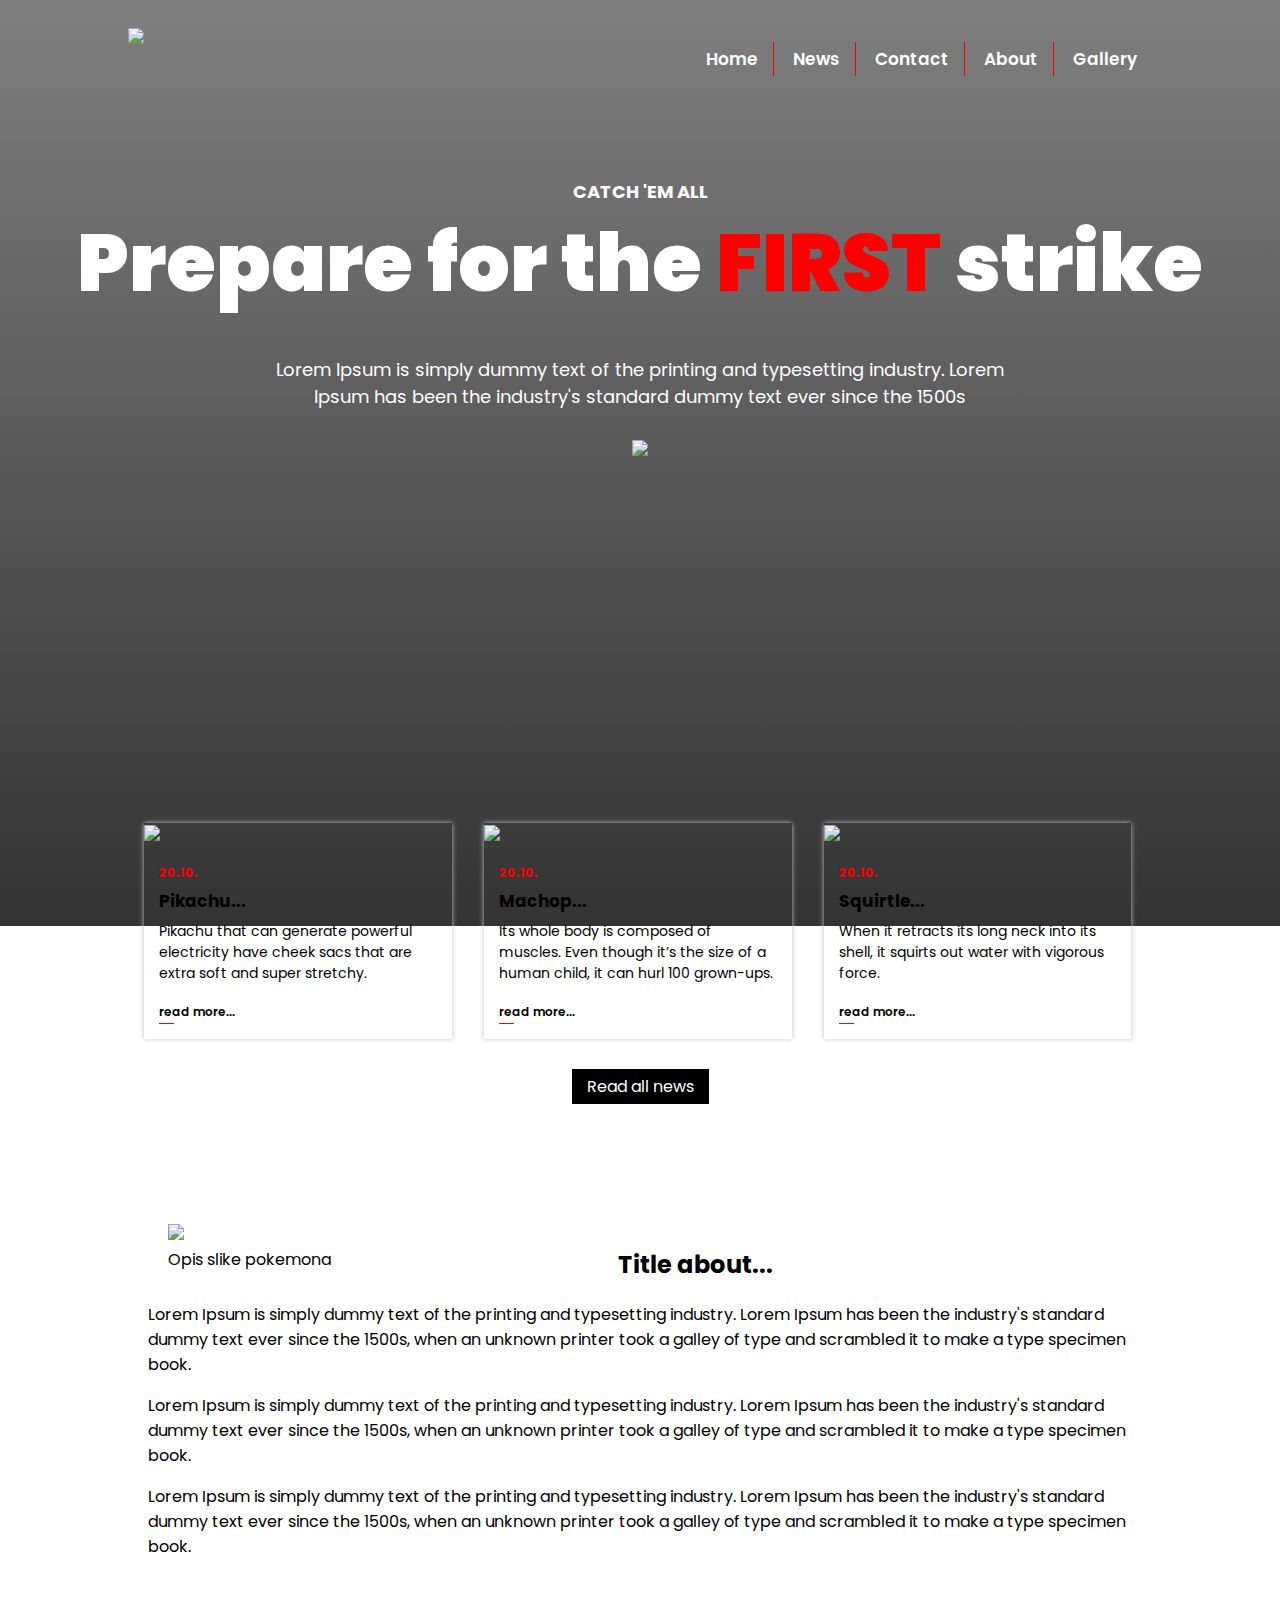
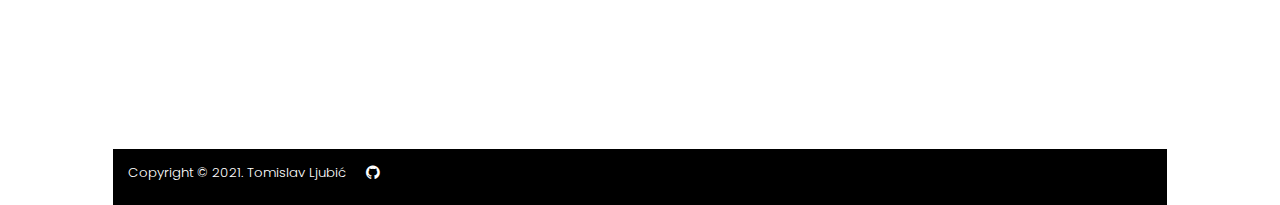
==== Index.html @ d4885647 "Add files via upload" ====
<!DOCTYPE html>
<html lang="en">
<head>
    <meta charset="UTF-8">
    <meta http-equiv="X-UA-Compatible" content="IE=edge">
    <meta name="description" content="Projektni zadatak iz kolegija 'Napredne tehnike programiranja web servisa (.open-source)'">
    <meta name="keywords" content="HTML, CSS">
    <meta name="author" content="Tomislav Ljubić">
    <meta name="viewport" content="width=device-width, initial-scale=1.0">
    <link rel="stylesheet" href="style.css">

    <link rel="preconnect" href="https://fonts.googleapis.com">
    <link rel="preconnect" href="https://fonts.gstatic.com" crossorigin>
    <link href="https://fonts.googleapis.com/css2?family=Poppins&display=swap" rel="stylesheet">

    <link rel="stylesheet" href="https://cdnjs.cloudflare.com/ajax/libs/font-awesome/4.7.0/css/font-awesome.min.css">

    <title>Pokemons</title>
</head>
<body>

    <header>
        <nav>
            <div class="logo">
                <img src="Slike/Logo-pokemon.png">
            </div>

            <div class="navigation-list">
                <ul>
                    <li><a href="Index.html">Home</a></li>
                    <li><a href="News.html">News</a></li>
                    <li><a href="#">Contact</a></li>
                    <li><a href="#">About</a></li>
                    <li><a href="#">Gallery</a></li>
                </ul>
            </div>

        </nav>

        <div class="clear"></div>

        <div class="header-text">
            <h3>Catch 'em all</h3>
            <h1>Prepare for the <span class="red-bold">first</span> strike</h1>
            <p>Lorem Ipsum is simply dummy text of the printing and typesetting industry. Lorem Ipsum has been the industry's standard dummy text ever since the 1500s</p>
            <img src="Slike/down-arrow (1).png">
        </div>

    </header>


    <main>
        <div class="news">
            <article>
                <a href="#"><img src="Slike/Pikachu.png"></a>
                <div class="content">
                    <h4>20.10.</h4>
                    <a href="#"><h3>Pikachu...</h3></a>
                    <p>Pikachu that can generate powerful electricity have cheek sacs that are extra soft and super stretchy.</p>
                    <a href="#"><span class="line">read more...</span></a>
                </div>
            </article>

            <article>
                <a href="#"><img src="Slike/Machop.png"></a>
                <div class="content">
                    <h4>20.10.</h4>               
                    <a href="#"><h3>Machop...</h3></a>
                    <p>Its whole body is composed of muscles. Even though it’s the size of a human child, it can hurl 100 grown-ups.</p>
                    <a href="#"><span class="line">read more...</span></a>
                </div>
            </article>

            <article>
                <a href=#><img src="Slike/Squirtle.png"></a>
                <div class="content">
                    <h4>20.10.</h4>
                    <a href="#"><h3>Squirtle...</h3></a>
                    <p>When it retracts its long neck into its shell, it squirts out water with vigorous force.</p>
                    <a href="#"><span class="line">read more...</span></a>
                </div>
            </article>

            <div class="clear"></div>

            <div class="button">
                <a href="News.html">Read all news</a>
            </div>
            
        </div>


        <div class="about">
            <figure>
                <img src="Slike/Venonat.png">
                <figcaption>Opis slike pokemona</figcaption>
            </figure>

            <div class="about-content">
                <h2>Title about...</h2>
                <p>Lorem Ipsum is simply dummy text of the printing and typesetting industry. Lorem Ipsum has been the industry's standard dummy text ever since the 1500s, when an unknown printer took a galley of type and scrambled it to make a type specimen book.</p>
                <p>Lorem Ipsum is simply dummy text of the printing and typesetting industry. Lorem Ipsum has been the industry's standard dummy text ever since the 1500s, when an unknown printer took a galley of type and scrambled it to make a type specimen book.</p>
                <p>Lorem Ipsum is simply dummy text of the printing and typesetting industry. Lorem Ipsum has been the industry's standard dummy text ever since the 1500s, when an unknown printer took a galley of type and scrambled it to make a type specimen book.</p>
            </div>

            <div class="clear"></div>

        </div>

    </main>

    <footer>
        <div>
            <h5>Copyright © 2021. Tomislav Ljubić</h5>
            <a href="https://github.com/TLjubic-TVZ"><i class="fa fa-github"></i></a>
            <div class="clear"></div>
        </div>
        
        
    </footer>
    
</body>
</html>
---- style.css ----
body {
    margin: 0;
    padding: 0;
    font-family: 'Poppins';
}

/* HEADER */

header {
    background: linear-gradient(0deg, rgba(0, 0, 0, 0.8), rgba(0, 0, 0, 0.5)), url(Slike/Bg.PNG);
    background-repeat: no-repeat;
    background-size: cover;

    padding-top: 2%;
    min-height: 100vh;
}


/* NAVIGATION */

nav {
    width: 80%;
    margin: 0 auto;
}

.logo {
    width: 15%;
    float: left;
}
.logo img {
    width: 60%;
    object-fit: cover;
}

.navigation-list {
    width: 85%;
    float: left;
    text-align: right;
}
.clear {
    clear: both !important;
}
.navigation-list ul {
    margin-top: 20px;
}
.navigation-list ul li {
    display: inline-block;
}
.navigation-list ul li a {
    text-decoration: none;
    font-size: 17px;
    font-family: "Poppins";
    font-weight: 600;
    color: white;
    padding: 5px 15px;
    border-right: 1px solid red;
}
.navigation-list ul li:nth-child(5) a {
    border: none;
}


/* TITLE - INTRO */

.header-text {
    margin-top: 10vh;
    text-align: center;
}
.header-text h3 {
    font-size: 18px;
    color: white; 
    text-transform: uppercase;
    text-align: center;
}
.header-text h1 {
    font-size: 80px;
    color: white;
    font-weight: 900;
    text-align: center;
    margin-top: -20px;
}
.red-bold {
    color: red;
    text-transform: uppercase;
}
.header-text p {
    font-size: 18px;
    color: white;
    text-align: center;
    width: 60%;
    margin: -20px auto 0;
}
.header-text img {
    width: 40px;
    margin-top: 30px;
}



/* MAIN - NEWS */

main {
    width: 80%;
    margin: -10% auto 0;
    /*background-color: white;*/
    padding: 2%;
}
.news article {
    width: 30%;
    margin: 0 1.6%;
    /*background-color: white;*/

    -webkit-box-shadow: 0px 0px 5px 0px rgba(194,194,194,1);
    -moz-box-shadow: 0px 0px 5px 0px rgba(194,194,194,1);
    box-shadow: 0px 0px 5px 0px rgba(194,194,194,1);

    float: left;
}
.news article img {
    width: 100%;
    object-fit: cover;
}
.news .content {
    padding: 0 15px 15px;
}
.news article h4 {
    font-size: 12px;
    color: red;
}
.news article h3 {
    font-size: 17px;
    margin-top: -10px;
}
.news article p {
    font-size: 14px;
    margin-top: -10px;
}
.news article a {
    text-decoration: none;
    color: black;
    font-size: 12px;
    font-weight: 600;
}
.news article a .line:after {
    content: "";
    display: block;
    width: 15px;
    border-top: 1px solid red;

}
.button {
    text-align: center;
}
.button a {
    text-align: center;
    margin-top: 30px;
    background-color: black;
    color: white;
    display: inline-block;
    text-decoration: none;
    padding: 5px 15px;
}



/* ABOUT */
.about {
    width: 100%;
    margin: 10% auto 0;
}
.about figure {
    width: 40%;
    float: left;
}
.about figure img {
    width: 100%;
    object-fit: cover;
}
.about .about-content {
    padding: 2%;
}



/* FOOTER */
footer {
    background-color: black;
    width: 80%;
    margin: 10% auto 0;
    padding: 15px 15px 0;
}
footer h5 {
    color: white;
    font-weight: 300;
    float: left;
    margin-top: -1px;
}
footer i {
    float: left;
    margin-left: 20px;
    font-size: 100px;
    color: white;
}
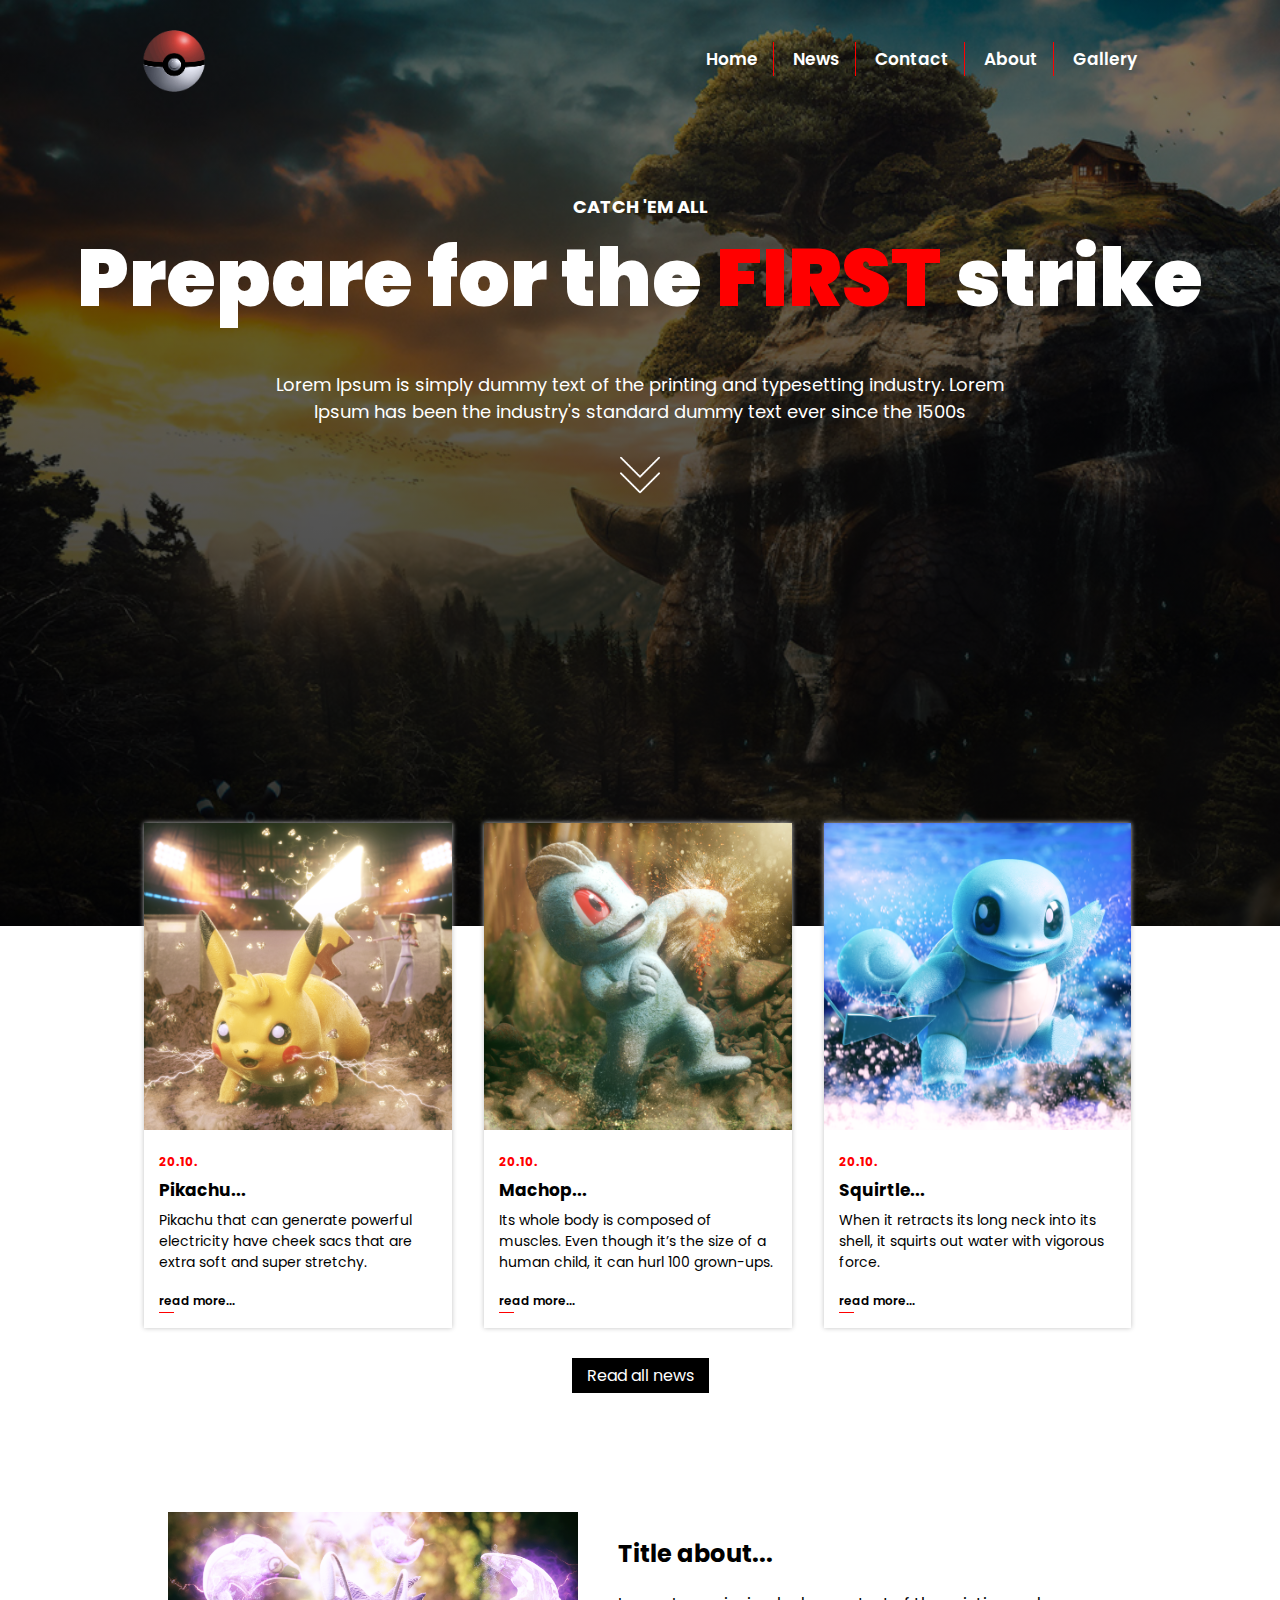
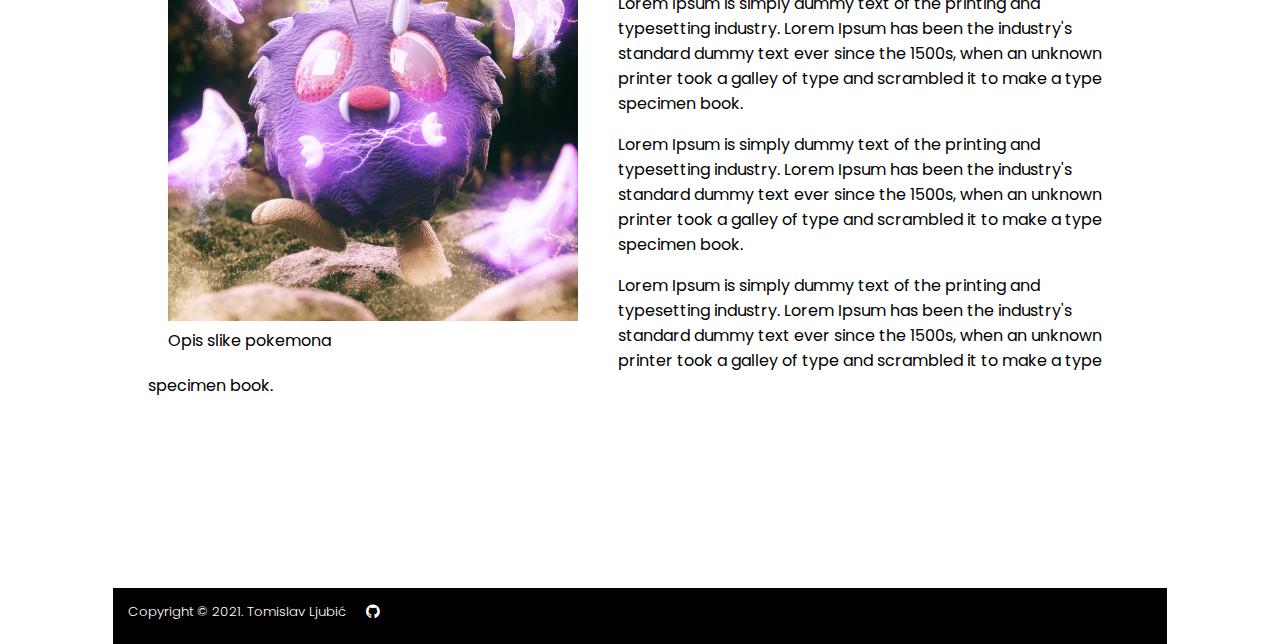
==== commit 5f506188: "Add files via upload" ====
--- a/Index.html
+++ b/Index.html
@@ -29,9 +29,9 @@
                 <ul>
                     <li><a href="Index.html">Home</a></li>
                     <li><a href="News.html">News</a></li>
-                    <li><a href="#">Contact</a></li>
-                    <li><a href="#">About</a></li>
-                    <li><a href="#">Gallery</a></li>
+                    <li><a href="Contact.html">Contact</a></li>
+                    <li><a href="About.html">About</a></li>
+                    <li><a href="Gallery.html">Gallery</a></li>
                 </ul>
             </div>
 
@@ -52,32 +52,32 @@
     <main>
         <div class="news">
             <article>
-                <a href="#"><img src="Slike/Pikachu.png"></a>
+                <a href="Article.html"><img src="Slike/Pikachu.png"></a>
                 <div class="content">
                     <h4>20.10.</h4>
-                    <a href="#"><h3>Pikachu...</h3></a>
+                    <a href="Article.html"><h3>Pikachu...</h3></a>
                     <p>Pikachu that can generate powerful electricity have cheek sacs that are extra soft and super stretchy.</p>
-                    <a href="#"><span class="line">read more...</span></a>
+                    <a href="Article.html"><span class="line">read more...</span></a>
                 </div>
             </article>
 
             <article>
-                <a href="#"><img src="Slike/Machop.png"></a>
+                <a href="Article.html"><img src="Slike/Machop.png"></a>
                 <div class="content">
                     <h4>20.10.</h4>               
-                    <a href="#"><h3>Machop...</h3></a>
+                    <a href="Article.html"><h3>Machop...</h3></a>
                     <p>Its whole body is composed of muscles. Even though it’s the size of a human child, it can hurl 100 grown-ups.</p>
-                    <a href="#"><span class="line">read more...</span></a>
+                    <a href="Article.html"><span class="line">read more...</span></a>
                 </div>
             </article>
 
             <article>
-                <a href=#><img src="Slike/Squirtle.png"></a>
+                <a href="Article.html"><img src="Slike/Squirtle.png"></a>
                 <div class="content">
                     <h4>20.10.</h4>
-                    <a href="#"><h3>Squirtle...</h3></a>
+                    <a href="Article.html"><h3>Squirtle...</h3></a>
                     <p>When it retracts its long neck into its shell, it squirts out water with vigorous force.</p>
-                    <a href="#"><span class="line">read more...</span></a>
+                    <a href="Article.html"><span class="line">read more...</span></a>
                 </div>
             </article>
 
--- a/style.css
+++ b/style.css
@@ -179,6 +179,143 @@
 .about .about-content {
     padding: 2%;
 }
+
+
+
+/* ARTICLE DETAILS */
+.article-header {
+    background: linear-gradient(0deg, rgba(0, 0, 0, 0.8), rgba(0, 0, 0, 0.5)), url(Slike/Pikachu.png);
+    background-repeat: no-repeat;
+    background-size: cover;
+}
+.article-main {
+    background-color: white;
+    width: 70%;
+
+    -webkit-box-shadow: 0px 0px 5px 0px rgba(194,194,194,1);
+    -moz-box-shadow: 0px 0px 5px 0px rgba(194,194,194,1);
+    box-shadow: 0px 0px 5px 0px rgba(194,194,194,1);
+}
+.article-details {
+    padding: 5% 10%;
+}
+.article-details a {
+    background-color: black;
+    color: white;
+    text-decoration: none;
+    padding: 5px 10px; 
+    margin-top: 20px;
+    display: inline-block;
+}
+.article-details figure {
+    width: 30%;
+    margin: 1.6%; 
+    float: left;
+}
+.article-details figure img {
+    width: 100%;
+    height: 100%;
+    object-fit: cover;
+}
+
+
+
+/* CONTACT */
+.contact-main {
+    background-color: white;
+    width: 70%;
+
+    -webkit-box-shadow: 0px 0px 5px 0px rgba(194,194,194,1);
+    -moz-box-shadow: 0px 0px 5px 0px rgba(194,194,194,1);
+    box-shadow: 0px 0px 5px 0px rgba(194,194,194,1);
+}
+.contact-details {
+    padding: 5% 10%;
+}
+
+form {
+    width: 100%;
+}
+form input,
+form textarea {
+    background-color: #E7E7E7;
+    border: none;
+    outline: none;
+    padding: 7px;
+    width: 70%;
+}
+form input[type="submit"] {
+    background-color: #D5F9D3 !important;
+    text-transform: uppercase;
+    padding: 10px 20px;
+    font-weight: 600;
+    font-size: 12px;
+    width: 30%;
+}
+form input[type="submit"]:hover {
+    cursor: pointer;
+}
+
+
+
+/* GALLERY */
+.gallery-main {
+    background-color: white;
+    width: 85%;
+    padding-bottom: 50px;
+
+    
+}
+.gallery-details figure {
+    display: block;
+    margin-block-start: 0em;
+    margin-block-end: 0em;
+    margin-inline-start: 0px;
+    margin-inline-end: 0px;
+}
+.gallery-details {
+    display: flex;
+}
+.gallery-details figure {
+    width: 20%;
+    height: 400px;
+    transition: 0.3s;
+    background-color: black;
+}
+.gallery-details figure img {
+    width: 100%;
+    height: 100%;
+    object-fit: cover;
+    opacity: 0.5;
+    transition: 0.3s;
+}
+.gallery-details figure:hover {
+    width: 50%;
+}
+.gallery-details figure:hover img {
+    opacity: 1;
+}
+.sec2 {
+    margin-top: 50px;
+}
+
+
+
+
+/* ABOUT */
+.about-main {
+    background-color: white;
+    width: 70%;
+
+    -webkit-box-shadow: 0px 0px 5px 0px rgba(194,194,194,1);
+    -moz-box-shadow: 0px 0px 5px 0px rgba(194,194,194,1);
+    box-shadow: 0px 0px 5px 0px rgba(194,194,194,1);
+}
+.about-details {
+    padding: 5% 10%;
+}
+
+
 
 
 
